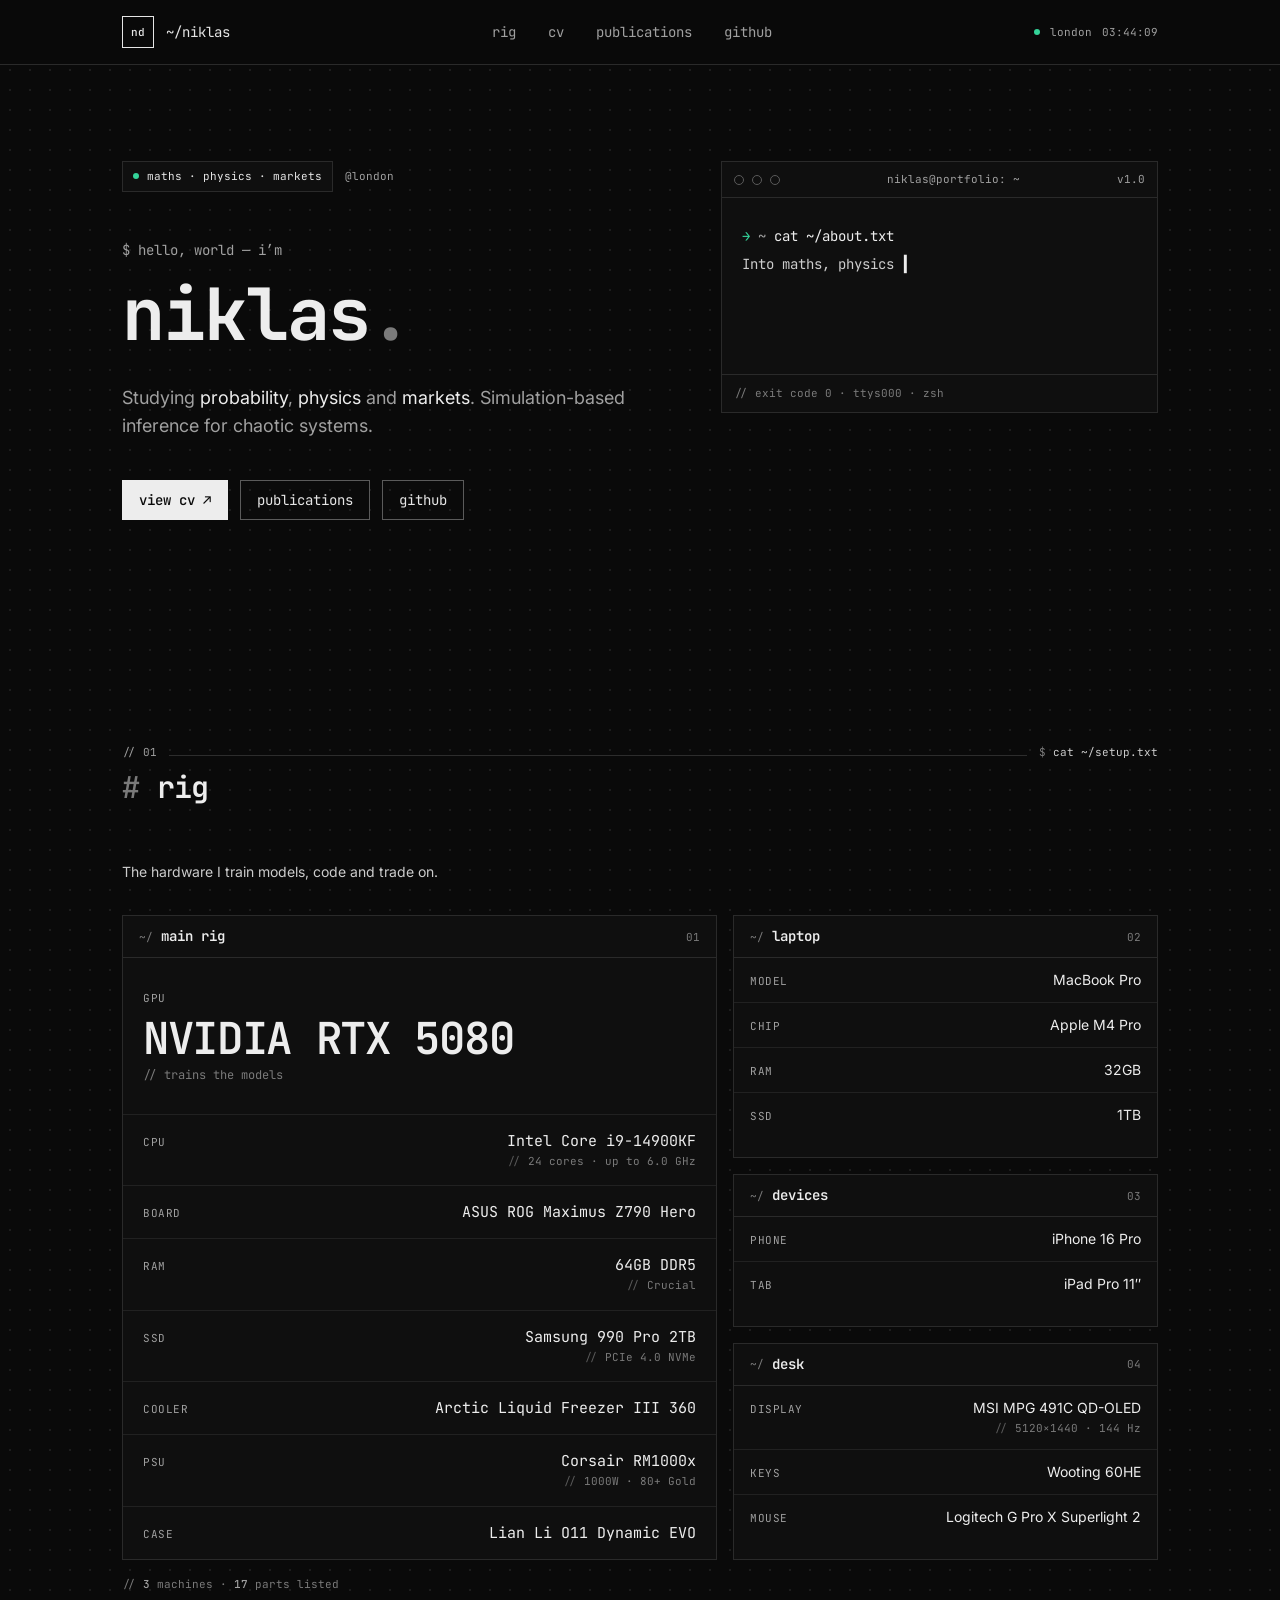
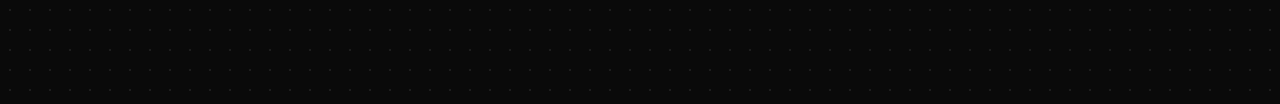
==== index.html @ 7f85ecb7 "feat: expand main rig specs and add desk card" ====
<!doctype html>
<html lang="en">
<head>
<meta charset="utf-8">
<meta name="viewport" content="width=device-width, initial-scale=1">
<title>niklas — maths, physics and markets</title>
<meta name="description" content="Niklas Degliam — maths, physics and markets. London.">
<link rel="icon" href="favicon.svg" type="image/svg+xml">
<link rel="apple-touch-icon" href="apple-touch-icon.png">
<meta property="og:type" content="website">
<meta property="og:url" content="https://niklasdgl.github.io/">
<meta property="og:title" content="Niklas Degliam">
<meta property="og:description" content="Maths, physics and markets. London.">
<meta property="og:image" content="https://niklasdgl.github.io/og.png">
<meta property="og:image:width" content="1200">
<meta property="og:image:height" content="630">
<meta name="twitter:card" content="summary_large_image">
<link rel="preconnect" href="https://fonts.googleapis.com">
<link rel="preconnect" href="https://fonts.gstatic.com" crossorigin>
<link href="https://fonts.googleapis.com/css2?family=Inter:wght@400;500&family=JetBrains+Mono:wght@400;500;700&display=swap" rel="stylesheet">
<meta name="theme-color" content="#0a0a0a">
<meta name="color-scheme" content="dark">
<style>
  :root {
    --bg: #0a0a0a; --panel: #0f0f0f; --ink: #e5e5e5; --ink-hi: #ededed; --muted: #a0a0a0; --dim: #7a7a7a;
    --line: #2a2a2a; --line-hi: #5a5a5a; --ok: #34d399;
    --mono: "JetBrains Mono", ui-monospace, SFMono-Regular, Menlo, monospace;
    --sans: Inter, system-ui, -apple-system, "Segoe UI", sans-serif;
  }
  * { box-sizing: border-box; margin: 0; }
  html { scroll-behavior: smooth; }
  body {
    background: var(--bg); color: var(--ink); font-family: var(--sans); font-size: 1rem; line-height: 1.5;
    -webkit-font-smoothing: antialiased; min-height: 100vh; overflow-x: hidden;
    background-image: radial-gradient(rgba(255,255,255,.08) 1px, transparent 1px); background-size: 20px 20px;
  }
  ::selection { background: var(--ink); color: var(--bg); }
  a { color: inherit; text-decoration: none; }
  :focus-visible { outline: 1px solid var(--ink); outline-offset: 2px; }
  .mono { font-family: var(--mono); }
  .wrap { max-width: 1100px; margin: 0 auto; padding: 0 1rem; }
  @media (min-width: 640px) { .wrap { padding: 0 2rem; } }

  /* header: logo left, nav centre, status right */
  header { position: sticky; top: 0; z-index: 50; background: rgba(10,10,10,.85); backdrop-filter: blur(8px); border-bottom: 1px solid var(--line); }
  header > .wrap:first-child { display: flex; align-items: center; justify-content: space-between; height: 64px; font-family: var(--mono); font-size: .875rem; }
  .logo { display: flex; align-items: center; gap: .75rem; }
  .logo b { display: grid; place-items: center; width: 2rem; height: 2rem; border: 1px solid var(--ink); font-size: .6875rem; font-weight: 500; }
  nav { display: none; gap: 2rem; color: var(--muted); }
  nav a { transition: color .15s; } nav a:hover { color: #fff; }
  @media (min-width: 768px) { nav { display: flex; } }
  .subnav { display: flex; gap: 1.5rem; padding: .75rem 0; border-bottom: 1px solid var(--line); font-family: var(--mono); font-size: .875rem; color: var(--muted); }
  .subnav a:hover { color: #fff; }
  @media (min-width: 768px) { .subnav { display: none; } }
  .status { display: flex; align-items: center; gap: .625rem; font-size: .6875rem; color: var(--muted); }
  .dot { width: .375rem; height: .375rem; border-radius: 50%; background: var(--ok); animation: pulse 2.4s ease-in-out infinite; }
  @keyframes pulse { 0%,100% { opacity: 1; transform: scale(1); } 50% { opacity: .55; transform: scale(.85); } }

  /* hero */
  .hero { padding: 4rem 0 5rem; }
  @media (min-width: 640px) { .hero { padding: 6rem 0 7rem; } }
  .hero .wrap { display: grid; gap: 3rem; align-items: start; }
  @media (min-width: 1024px) { .hero .wrap { grid-template-columns: 1.1fr .9fr; gap: 4rem; } }
  .tags { display: flex; flex-wrap: wrap; align-items: center; gap: .75rem; margin-bottom: 3rem; font-family: var(--mono); font-size: .6875rem; color: var(--muted); }
  .badge { display: inline-flex; align-items: center; gap: .5rem; padding: .375rem .625rem; border: 1px solid var(--line); background: var(--panel); color: var(--ink); }
  .prompt { font-family: var(--mono); font-size: .875rem; color: var(--muted); margin-bottom: 1rem; }
  h1 { font-family: var(--mono); font-weight: 700; font-size: 3rem; line-height: 1.05; letter-spacing: -0.025em; color: var(--ink-hi); }
  h1 i { font-style: normal; color: var(--dim); }
  @media (min-width: 640px) { h1 { font-size: 3.75rem; } }
  @media (min-width: 768px) { h1 { font-size: 4.5rem; } }
  .lead { margin-top: 2rem; max-width: 32rem; font-size: 1.125rem; line-height: 1.75rem; color: var(--muted); }
  .lead b { font-weight: 400; color: var(--ink-hi); }
  .actions { display: flex; flex-wrap: wrap; gap: .75rem; margin-top: 2.5rem; font-family: var(--mono); font-size: .875rem; }
  .btn { display: inline-flex; align-items: center; gap: .5rem; height: 2.5rem; padding: 0 1rem; border: 1px solid var(--line-hi); transition: background .15s, border-color .15s, color .15s; }
  .btn:hover { border-color: var(--muted); background: #141414; color: #fff; }
  .btn.solid { background: var(--ink-hi); color: var(--bg); border-color: var(--ink-hi); font-weight: 500; }
  .btn.solid:hover { background: #fff; color: var(--bg); }

  .bar { display: flex; align-items: center; justify-content: space-between; height: 2.25rem; padding: 0 .75rem; border-bottom: 1px solid var(--line); font-family: var(--mono); font-size: .6875rem; color: var(--muted); }
  .lights { display: flex; gap: .5rem; width: 3.5rem; } .lights i { width: .625rem; height: .625rem; border-radius: 50%; border: 1px solid var(--line-hi); }
  .foot { display: flex; align-items: center; justify-content: space-between; gap: 1rem; padding: .625rem .75rem; border-top: 1px solid var(--line); font-family: var(--mono); font-size: .6875rem; color: var(--dim); }
  /* rig section (copied from the reference) */
  .section { padding: 5rem 0; scroll-margin-top: 6rem; }
  @media (min-width: 640px) { .section { padding: 7rem 0; } }
  .section .wrap { padding: 0 1.25rem; } @media (min-width: 640px) { .section .wrap { padding: 0 2rem; } }
  .sec-head { display: flex; flex-direction: column; gap: .5rem; margin-bottom: 2.5rem; }
  @media (min-width: 640px) { .sec-head { margin-bottom: 3.5rem; } }
  .sec-top { display: flex; align-items: baseline; gap: .75rem; font-family: var(--mono); font-size: .6875rem; color: var(--muted); }
  .sec-top .rule { flex: 1; height: 1px; background: rgba(61,61,61,.7); }
  .sec-top .cmd { color: #ccc; } .sec-top .cmd b { font-weight: 400; color: var(--dim); }
  h2 { font-family: var(--mono); font-size: 1.5rem; line-height: 2rem; font-weight: 600; letter-spacing: -0.025em; color: var(--ink-hi); }
  h2 span { color: var(--dim); font-weight: 600; }
  @media (min-width: 640px) { h2 { font-size: 1.875rem; line-height: 2.25rem; } }
  .intro { max-width: 42rem; margin-bottom: 2rem; font-size: .875rem; line-height: 1.625; color: #ccc; }
  .rig-grid { display: grid; gap: 1rem; }
  @media (min-width: 900px) {
    .rig-grid { grid-template-columns: 7fr 5fr; grid-template-areas: "main side1" "main side2" "main side3"; }
    .frame.main { grid-area: main; } .frame.s1 { grid-area: side1; } .frame.s2 { grid-area: side2; } .frame.s3 { grid-area: side3; }
  }
  .frame { position: relative; }
  .frame::before { content: ""; position: absolute; left: 0; top: 0; bottom: 0; width: 2px; background: var(--ok); transform: scaleY(0); transform-origin: top; transition: transform .3s cubic-bezier(.16,1,.3,1); }
  .frame:hover::before { transform: scaleY(1); }
  .frame.main { display: flex; flex-direction: column; }
  .frame.main dl.specs { flex: 1; display: flex; flex-direction: column; }
  .frame.main dl.specs > div { padding: 1rem 1.25rem; }
  .frame.main dl.specs > div.hero-spec { flex: 1; display: flex; flex-direction: column; justify-content: center; padding: 2rem 1.25rem; }
  .hero-spec .row { flex-direction: column; align-items: flex-start; gap: .5rem; }
  .frame.main .hero-spec .row dd { text-align: left; font-family: var(--mono); font-size: clamp(1.75rem, 1.1rem + 2.6vw, 2.75rem); line-height: 1.05; font-weight: 600; letter-spacing: -0.03em; }
  .frame.main .hero-spec .row dd small { display: block; margin-top: .5rem; font-size: .75rem; font-weight: 400; letter-spacing: 0; color: var(--dim); }
  .frame.main .row dd { font-family: var(--mono); font-size: .9375rem; }
  .frame-head .idx { color: var(--dim); font-size: .6875rem; }
  dl.specs > div { transition: background-color .15s ease; } dl.specs > div:hover { background: rgba(255,255,255,.025); }
  .rig-total { margin-top: 1rem; font-family: var(--mono); font-size: .6875rem; color: var(--dim); }
  .rig-total b { font-weight: 500; color: var(--muted); }
  .frame { border: 1px solid var(--line); background: var(--panel); overflow: hidden; transition: border-color .2s ease, background-color .2s ease, transform .2s ease; }
  .frame:hover { border-color: var(--line-hi); background: #141414; }
  .frame-head { display: flex; align-items: center; justify-content: space-between; padding: .625rem 1rem; border-bottom: 1px solid var(--line); font-family: var(--mono); }
  .frame-head .t { display: flex; align-items: center; gap: .5rem; }
  .frame-head .p { font-size: .6875rem; color: var(--dim); }
  .frame-head h3 { font-size: .875rem; font-weight: 600; color: var(--ink-hi); }
  .frame-head .n { font-size: .6875rem; color: var(--muted); }
  dl.specs > div { padding: .75rem 1rem; border-top: 1px solid rgba(42,42,42,.7); }
  dl.specs > div:first-child { border-top: 0; }
  .row { display: flex; align-items: baseline; justify-content: space-between; gap: .75rem; }
  dt { flex-shrink: 0; font-family: var(--mono); font-size: .6875rem; text-transform: uppercase; letter-spacing: .05em; color: var(--muted); }
  dd { margin: 0; text-align: right; font-size: .875rem; line-height: 1.25rem; color: var(--ink-hi); }
  .note { margin-top: .125rem; text-align: right; font-family: var(--mono); font-size: .6875rem; color: var(--dim); }
  .note i { font-style: normal; color: #5a5a5a; }
  /* terminal card with typed text */
  .term { max-width: 36rem; border: 1px solid var(--line); background: var(--panel); font-family: var(--mono); }
  .term .bar { justify-content: space-between; }
  .term-body { padding: 1.5rem 1.25rem; min-height: 11rem; font-size: .875rem; line-height: 1.75rem; color: #ccc; }
  .term-body .cmd { color: var(--ink-hi); } .term-body .arrow { color: var(--ok); margin-right: .5rem; } .term-body .tilde { color: var(--muted); margin-right: .5rem; }
  .term-body p { margin: 0; min-height: 1.75rem; }
  .caret::after { content: "\258D"; margin-left: 2px; color: var(--ink-hi); animation: blink 1.05s steps(2, jump-none) infinite; }
  @keyframes blink { 0%,50% { opacity: 1; } 50.01%,100% { opacity: 0; } }
  .term .foot { border-top: 1px solid var(--line); }
  @media (prefers-reduced-motion: reduce) { .caret::after, .dot { animation: none; } }
</style>
</head>
<body>

<header>
  <div class="wrap">
    <a class="logo" href="./"><b>nd</b><span>~/niklas</span></a>
    <nav aria-label="Main navigation">
      <a href="#rig">rig</a>
      <a href="cv.html">cv</a>
      <a href="publications.html">publications</a>
      <a href="https://github.com/niklasdgl">github</a>
    </nav>
    <div class="status"><span class="dot"></span><span>london</span><span id="clock" aria-hidden="true"></span></div>
  </div>
  <div class="wrap"><nav class="subnav" aria-label="Mobile navigation">
    <a href="#rig">rig</a>
    <a href="cv.html">cv</a>
    <a href="publications.html">publications</a>
    <a href="https://github.com/niklasdgl">github</a>
  </nav></div>
</header>

<main class="hero">
  <div class="wrap">
    <section aria-labelledby="name">
      <div class="tags"><span class="badge"><span class="dot"></span>maths · physics · markets</span><span>@london</span></div>
      <p class="prompt">$ hello, world &mdash; i&rsquo;m</p>
      <h1 id="name">niklas<i>.</i></h1>
      <p class="lead">Studying <b>probability</b>, <b>physics</b> and <b>markets</b>. Simulation-based inference for chaotic systems.</p>
      <div class="actions">
        <a class="btn solid" href="cv.html">view cv &#8599;</a>
        <a class="btn" href="publications.html">publications</a>
        <a class="btn" href="https://github.com/niklasdgl">github</a>
      </div>
    </section>

    <section aria-label="About">
      <div class="term" aria-label="About">
        <div class="bar"><span class="lights"><i></i><i></i><i></i></span><span>niklas@portfolio: ~</span><span>v1.0</span></div>
        <div class="term-body" id="term" aria-live="off">
          <p class="cmd"><span class="arrow">&rarr;</span><span class="tilde">~</span>cat ~/about.txt</p>
          <p id="t1"></p>
          <p id="t2"></p>
        </div>
        <div class="foot"><span>// exit code 0 &middot; ttys000 &middot; zsh</span></div>
      </div>
    </section>
  </div>
</main>

<section id="rig" class="section" aria-labelledby="rig-heading">
  <div class="wrap">
    <div class="sec-head">
      <div class="sec-top"><span aria-hidden="true">// 01</span><span class="rule" aria-hidden="true"></span><span class="cmd" aria-hidden="true"><b>$</b> cat ~/setup.txt</span></div>
      <h2 id="rig-heading"><span aria-hidden="true">#</span> rig</h2>
    </div>
    <p class="intro">The hardware I train models, code and trade on.</p>
    <div class="rig-grid">
      <div class="frame main">
        <div class="frame-head"><div class="t"><span class="p">~/</span><h3>main rig</h3></div><span class="idx">01</span></div>
        <dl class="specs">
          <div class="hero-spec"><div class="row"><dt>GPU</dt><dd>NVIDIA RTX 5080<small>// trains the models</small></dd></div></div>
          <div><div class="row"><dt>CPU</dt><dd>Intel Core i9-14900KF</dd></div><p class="note"><i>// </i>24 cores · up to 6.0 GHz</p></div>
          <div><div class="row"><dt>BOARD</dt><dd>ASUS ROG Maximus Z790 Hero</dd></div></div>
          <div><div class="row"><dt>RAM</dt><dd>64GB DDR5</dd></div><p class="note"><i>// </i>Crucial</p></div>
          <div><div class="row"><dt>SSD</dt><dd>Samsung 990 Pro 2TB</dd></div><p class="note"><i>// </i>PCIe 4.0 NVMe</p></div>
          <div><div class="row"><dt>COOLER</dt><dd>Arctic Liquid Freezer III 360</dd></div></div>
          <div><div class="row"><dt>PSU</dt><dd>Corsair RM1000x</dd></div><p class="note"><i>// </i>1000W · 80+ Gold</p></div>
          <div><div class="row"><dt>CASE</dt><dd>Lian Li O11 Dynamic EVO</dd></div></div>
        </dl>
      </div>
      <div class="frame s1">
        <div class="frame-head"><div class="t"><span class="p">~/</span><h3>laptop</h3></div><span class="idx">02</span></div>
        <dl class="specs">
          <div><div class="row"><dt>MODEL</dt><dd>MacBook Pro</dd></div></div>
          <div><div class="row"><dt>CHIP</dt><dd>Apple M4 Pro</dd></div></div>
          <div><div class="row"><dt>RAM</dt><dd>32GB</dd></div></div>
          <div><div class="row"><dt>SSD</dt><dd>1TB</dd></div></div>
        </dl>
      </div>
      <div class="frame s2">
        <div class="frame-head"><div class="t"><span class="p">~/</span><h3>devices</h3></div><span class="idx">03</span></div>
        <dl class="specs">
          <div><div class="row"><dt>PHONE</dt><dd>iPhone 16 Pro</dd></div></div>
          <div><div class="row"><dt>TAB</dt><dd>iPad Pro 11″</dd></div></div>
        </dl>
      </div>
      <div class="frame s3">
        <div class="frame-head"><div class="t"><span class="p">~/</span><h3>desk</h3></div><span class="idx">04</span></div>
        <dl class="specs">
          <div><div class="row"><dt>DISPLAY</dt><dd>MSI MPG 491C QD-OLED</dd></div><p class="note"><i>// </i>5120×1440 · 144 Hz</p></div>
          <div><div class="row"><dt>KEYS</dt><dd>Wooting 60HE</dd></div></div>
          <div><div class="row"><dt>MOUSE</dt><dd>Logitech G Pro X Superlight 2</dd></div></div>
        </dl>
      </div>
    </div>
    <p class="rig-total">// <b>3</b> machines · <b>17</b> parts listed</p>
  </div>
</section>

<script>
(() => {
  /* typed about.txt */
  const LINES = ["Into maths, physics and markets.", "Simulation-based inference for chaotic systems."];
  const t1 = document.getElementById("t1"), t2 = document.getElementById("t2");
  if (matchMedia("(prefers-reduced-motion: reduce)").matches) {
    t1.textContent = LINES[0]; t2.textContent = LINES[1];
  } else {
    const els = [t1, t2];
    let li = 0, ci = 0;
    const type = () => {
      els.forEach(e => e.classList.remove("caret"));
      els[li].classList.add("caret");
      els[li].textContent = LINES[li].slice(0, ++ci);
      if (ci < LINES[li].length) return setTimeout(type, 38);
      if (li < LINES.length - 1) { li++; ci = 0; return setTimeout(type, 450); }
    };
    setTimeout(type, 600);
  }

  /* live clock in the header */
  const clock = document.getElementById("clock");
  const tick = () => { clock.textContent = new Date().toLocaleTimeString("en-GB", { timeZone: "Europe/London" }); };
  tick(); setInterval(tick, 1000);
})();
</script>
</body>
</html>
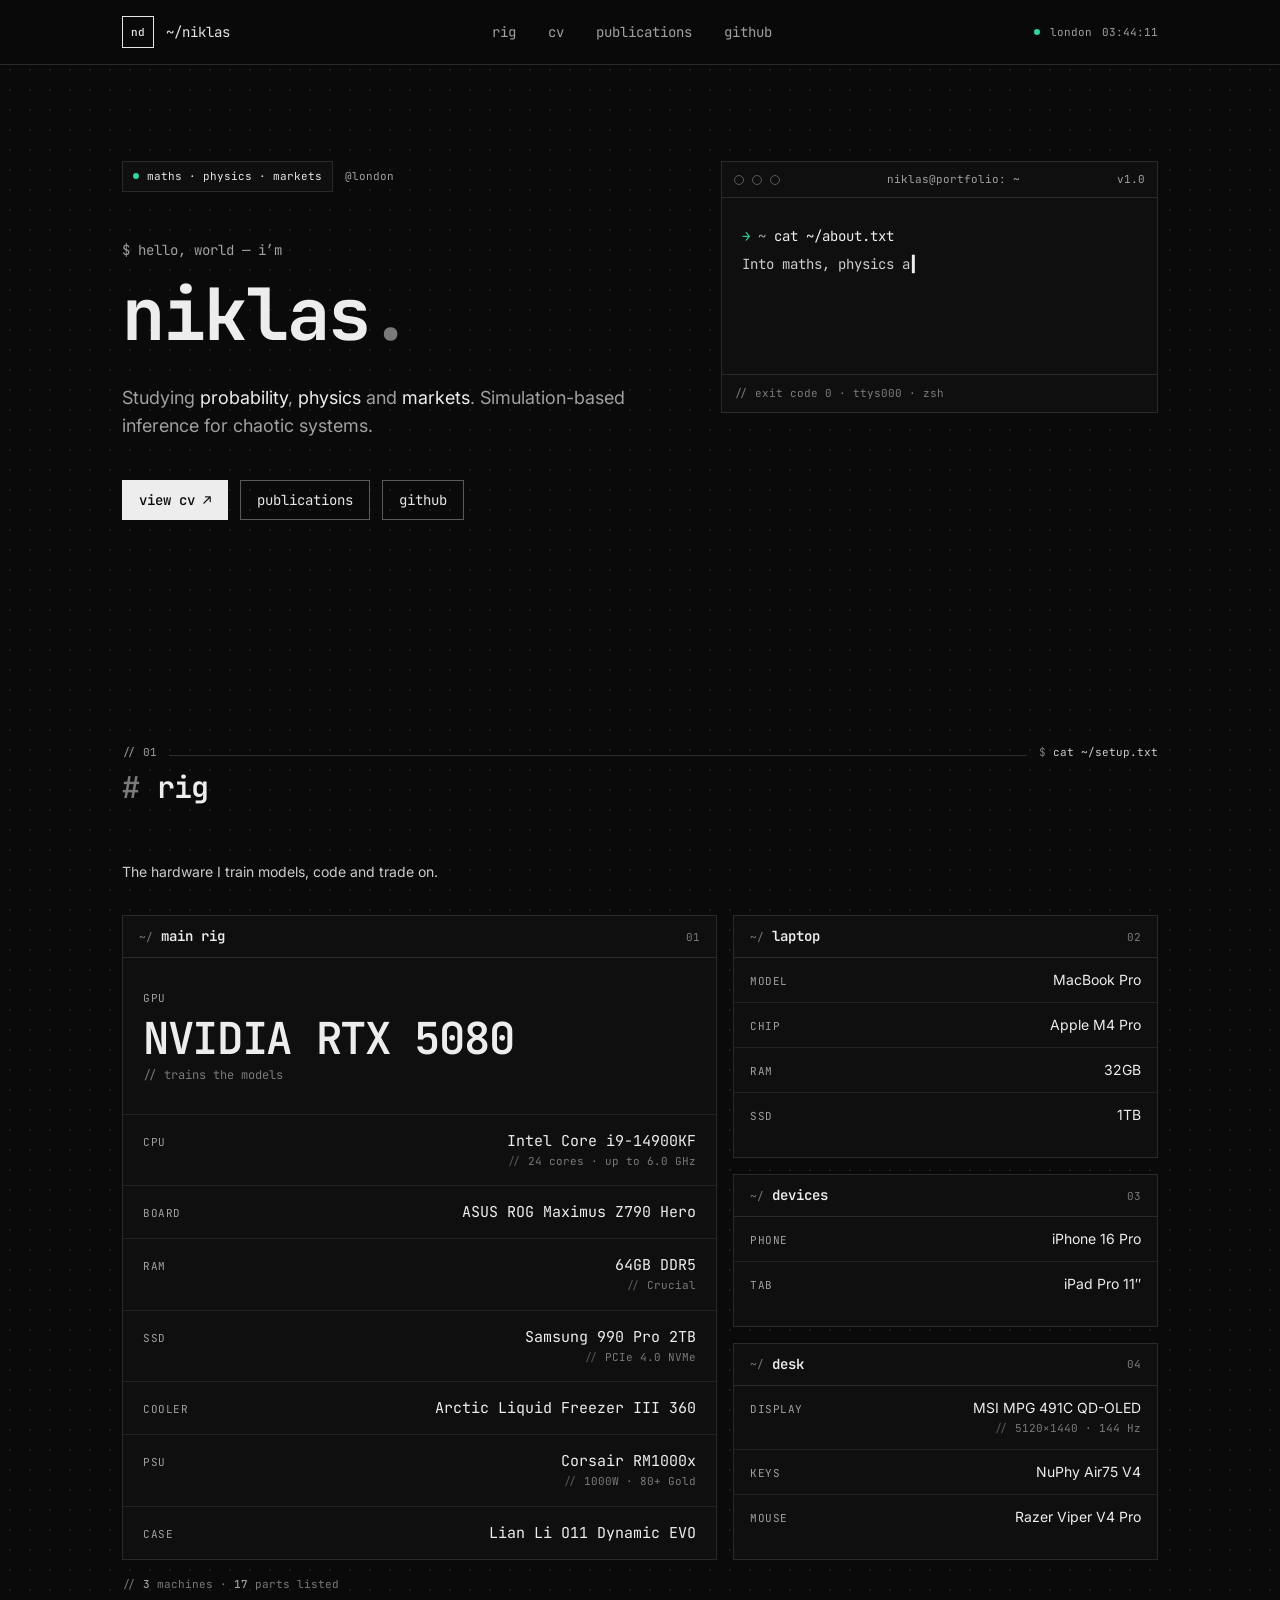
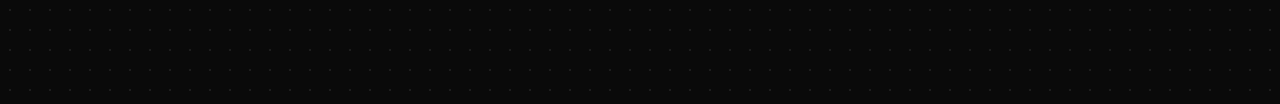
==== commit 7726f5b1: "fix: correct keyboard and mouse in desk card" ====
--- a/index.html
+++ b/index.html
@@ -228,8 +228,8 @@
         <div class="frame-head"><div class="t"><span class="p">~/</span><h3>desk</h3></div><span class="idx">04</span></div>
         <dl class="specs">
           <div><div class="row"><dt>DISPLAY</dt><dd>MSI MPG 491C QD-OLED</dd></div><p class="note"><i>// </i>5120×1440 · 144 Hz</p></div>
-          <div><div class="row"><dt>KEYS</dt><dd>Wooting 60HE</dd></div></div>
-          <div><div class="row"><dt>MOUSE</dt><dd>Logitech G Pro X Superlight 2</dd></div></div>
+          <div><div class="row"><dt>KEYS</dt><dd>NuPhy Air75 V4</dd></div></div>
+          <div><div class="row"><dt>MOUSE</dt><dd>Razer Viper V4 Pro</dd></div></div>
         </dl>
       </div>
     </div>
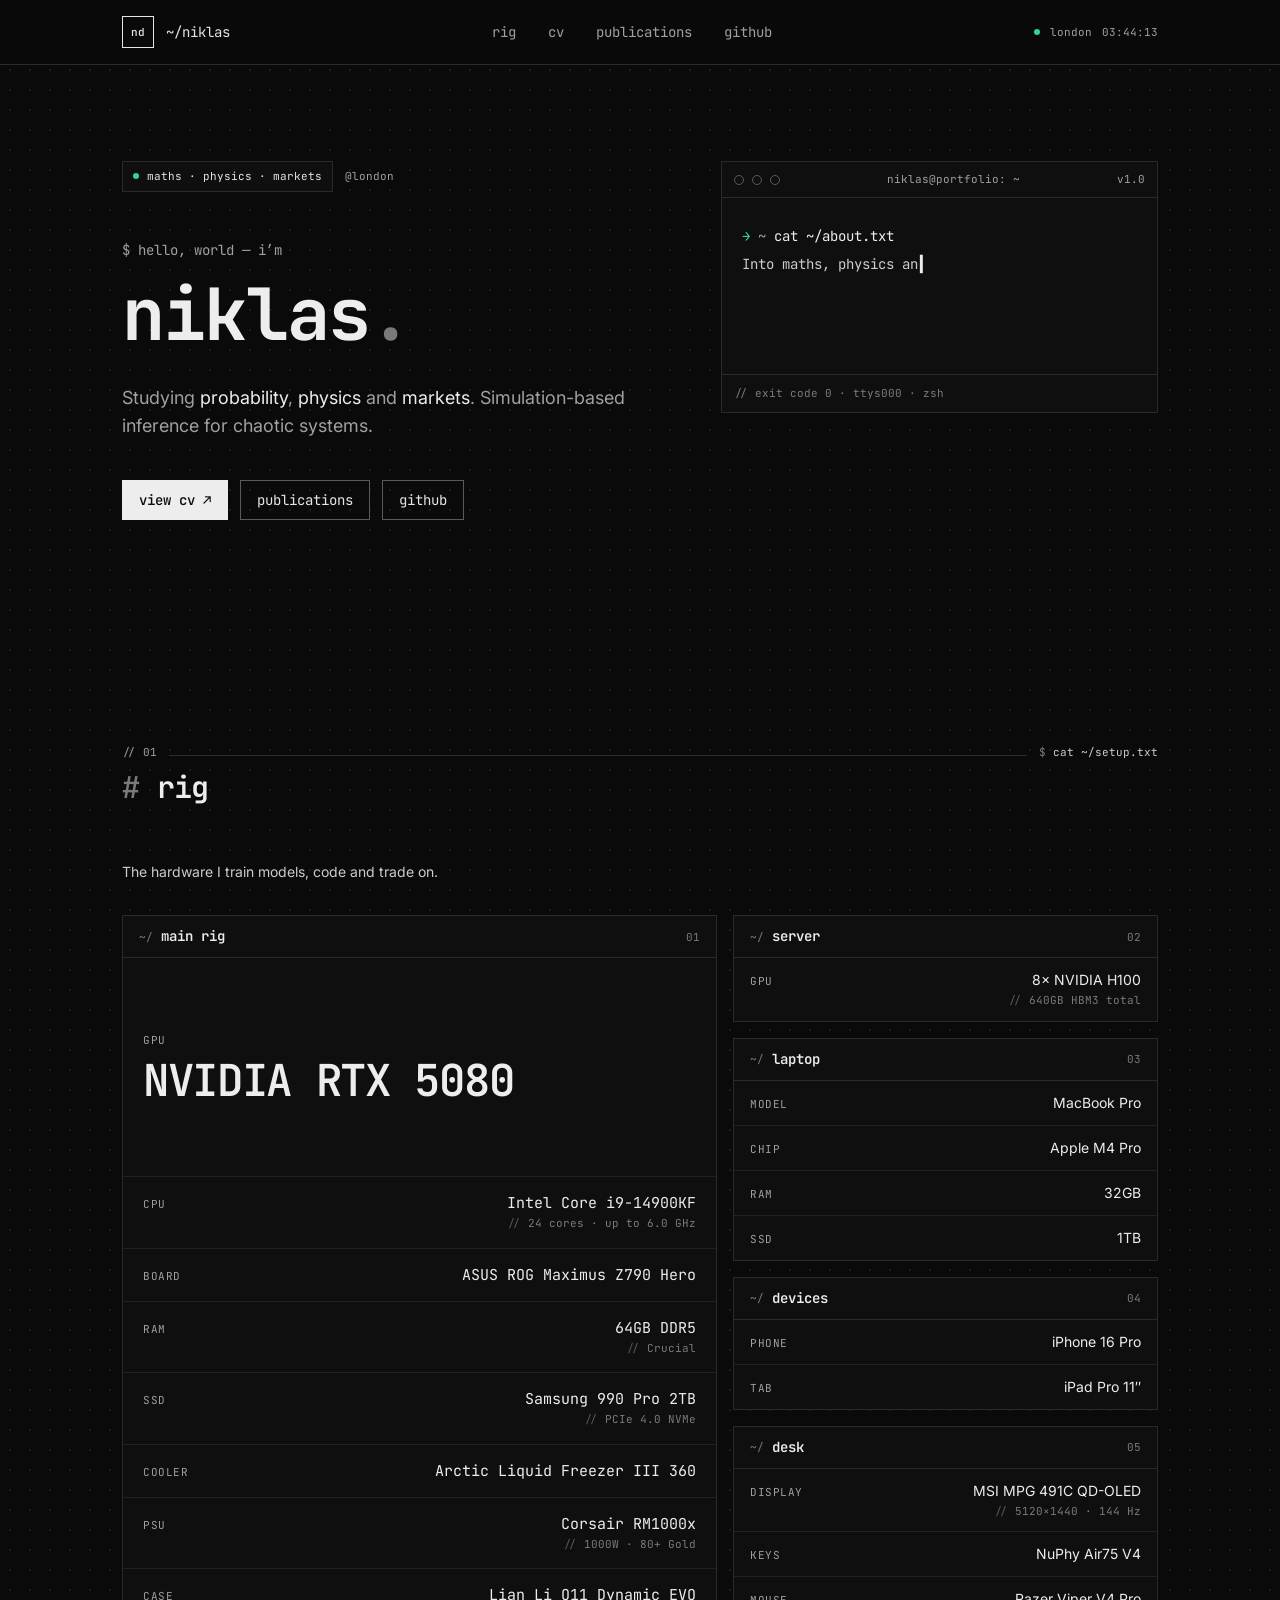
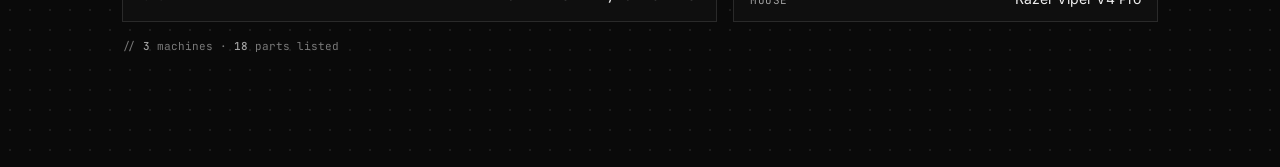
==== commit 1a7d2bae: "feat: add 8x H100 server card, drop GPU caption" ====
--- a/index.html
+++ b/index.html
@@ -94,8 +94,8 @@
   .intro { max-width: 42rem; margin-bottom: 2rem; font-size: .875rem; line-height: 1.625; color: #ccc; }
   .rig-grid { display: grid; gap: 1rem; }
   @media (min-width: 900px) {
-    .rig-grid { grid-template-columns: 7fr 5fr; grid-template-areas: "main side1" "main side2" "main side3"; }
-    .frame.main { grid-area: main; } .frame.s1 { grid-area: side1; } .frame.s2 { grid-area: side2; } .frame.s3 { grid-area: side3; }
+    .rig-grid { grid-template-columns: 7fr 5fr; grid-template-areas: "main side0" "main side1" "main side2" "main side3"; }
+    .frame.main { grid-area: main; } .frame.s0 { grid-area: side0; } .frame.s1 { grid-area: side1; } .frame.s2 { grid-area: side2; } .frame.s3 { grid-area: side3; }
   }
   .frame { position: relative; }
   .frame::before { content: ""; position: absolute; left: 0; top: 0; bottom: 0; width: 2px; background: var(--ok); transform: scaleY(0); transform-origin: top; transition: transform .3s cubic-bezier(.16,1,.3,1); }
@@ -198,7 +198,7 @@
       <div class="frame main">
         <div class="frame-head"><div class="t"><span class="p">~/</span><h3>main rig</h3></div><span class="idx">01</span></div>
         <dl class="specs">
-          <div class="hero-spec"><div class="row"><dt>GPU</dt><dd>NVIDIA RTX 5080<small>// trains the models</small></dd></div></div>
+          <div class="hero-spec"><div class="row"><dt>GPU</dt><dd>NVIDIA RTX 5080</dd></div></div>
           <div><div class="row"><dt>CPU</dt><dd>Intel Core i9-14900KF</dd></div><p class="note"><i>// </i>24 cores · up to 6.0 GHz</p></div>
           <div><div class="row"><dt>BOARD</dt><dd>ASUS ROG Maximus Z790 Hero</dd></div></div>
           <div><div class="row"><dt>RAM</dt><dd>64GB DDR5</dd></div><p class="note"><i>// </i>Crucial</p></div>
@@ -208,8 +208,14 @@
           <div><div class="row"><dt>CASE</dt><dd>Lian Li O11 Dynamic EVO</dd></div></div>
         </dl>
       </div>
+      <div class="frame s0">
+        <div class="frame-head"><div class="t"><span class="p">~/</span><h3>server</h3></div><span class="idx">02</span></div>
+        <dl class="specs">
+          <div><div class="row"><dt>GPU</dt><dd>8× NVIDIA H100</dd></div><p class="note"><i>// </i>640GB HBM3 total</p></div>
+        </dl>
+      </div>
       <div class="frame s1">
-        <div class="frame-head"><div class="t"><span class="p">~/</span><h3>laptop</h3></div><span class="idx">02</span></div>
+        <div class="frame-head"><div class="t"><span class="p">~/</span><h3>laptop</h3></div><span class="idx">03</span></div>
         <dl class="specs">
           <div><div class="row"><dt>MODEL</dt><dd>MacBook Pro</dd></div></div>
           <div><div class="row"><dt>CHIP</dt><dd>Apple M4 Pro</dd></div></div>
@@ -218,14 +224,14 @@
         </dl>
       </div>
       <div class="frame s2">
-        <div class="frame-head"><div class="t"><span class="p">~/</span><h3>devices</h3></div><span class="idx">03</span></div>
+        <div class="frame-head"><div class="t"><span class="p">~/</span><h3>devices</h3></div><span class="idx">04</span></div>
         <dl class="specs">
           <div><div class="row"><dt>PHONE</dt><dd>iPhone 16 Pro</dd></div></div>
           <div><div class="row"><dt>TAB</dt><dd>iPad Pro 11″</dd></div></div>
         </dl>
       </div>
       <div class="frame s3">
-        <div class="frame-head"><div class="t"><span class="p">~/</span><h3>desk</h3></div><span class="idx">04</span></div>
+        <div class="frame-head"><div class="t"><span class="p">~/</span><h3>desk</h3></div><span class="idx">05</span></div>
         <dl class="specs">
           <div><div class="row"><dt>DISPLAY</dt><dd>MSI MPG 491C QD-OLED</dd></div><p class="note"><i>// </i>5120×1440 · 144 Hz</p></div>
           <div><div class="row"><dt>KEYS</dt><dd>NuPhy Air75 V4</dd></div></div>
@@ -233,7 +239,7 @@
         </dl>
       </div>
     </div>
-    <p class="rig-total">// <b>3</b> machines · <b>17</b> parts listed</p>
+    <p class="rig-total">// <b>3</b> machines · <b>18</b> parts listed</p>
   </div>
 </section>
 
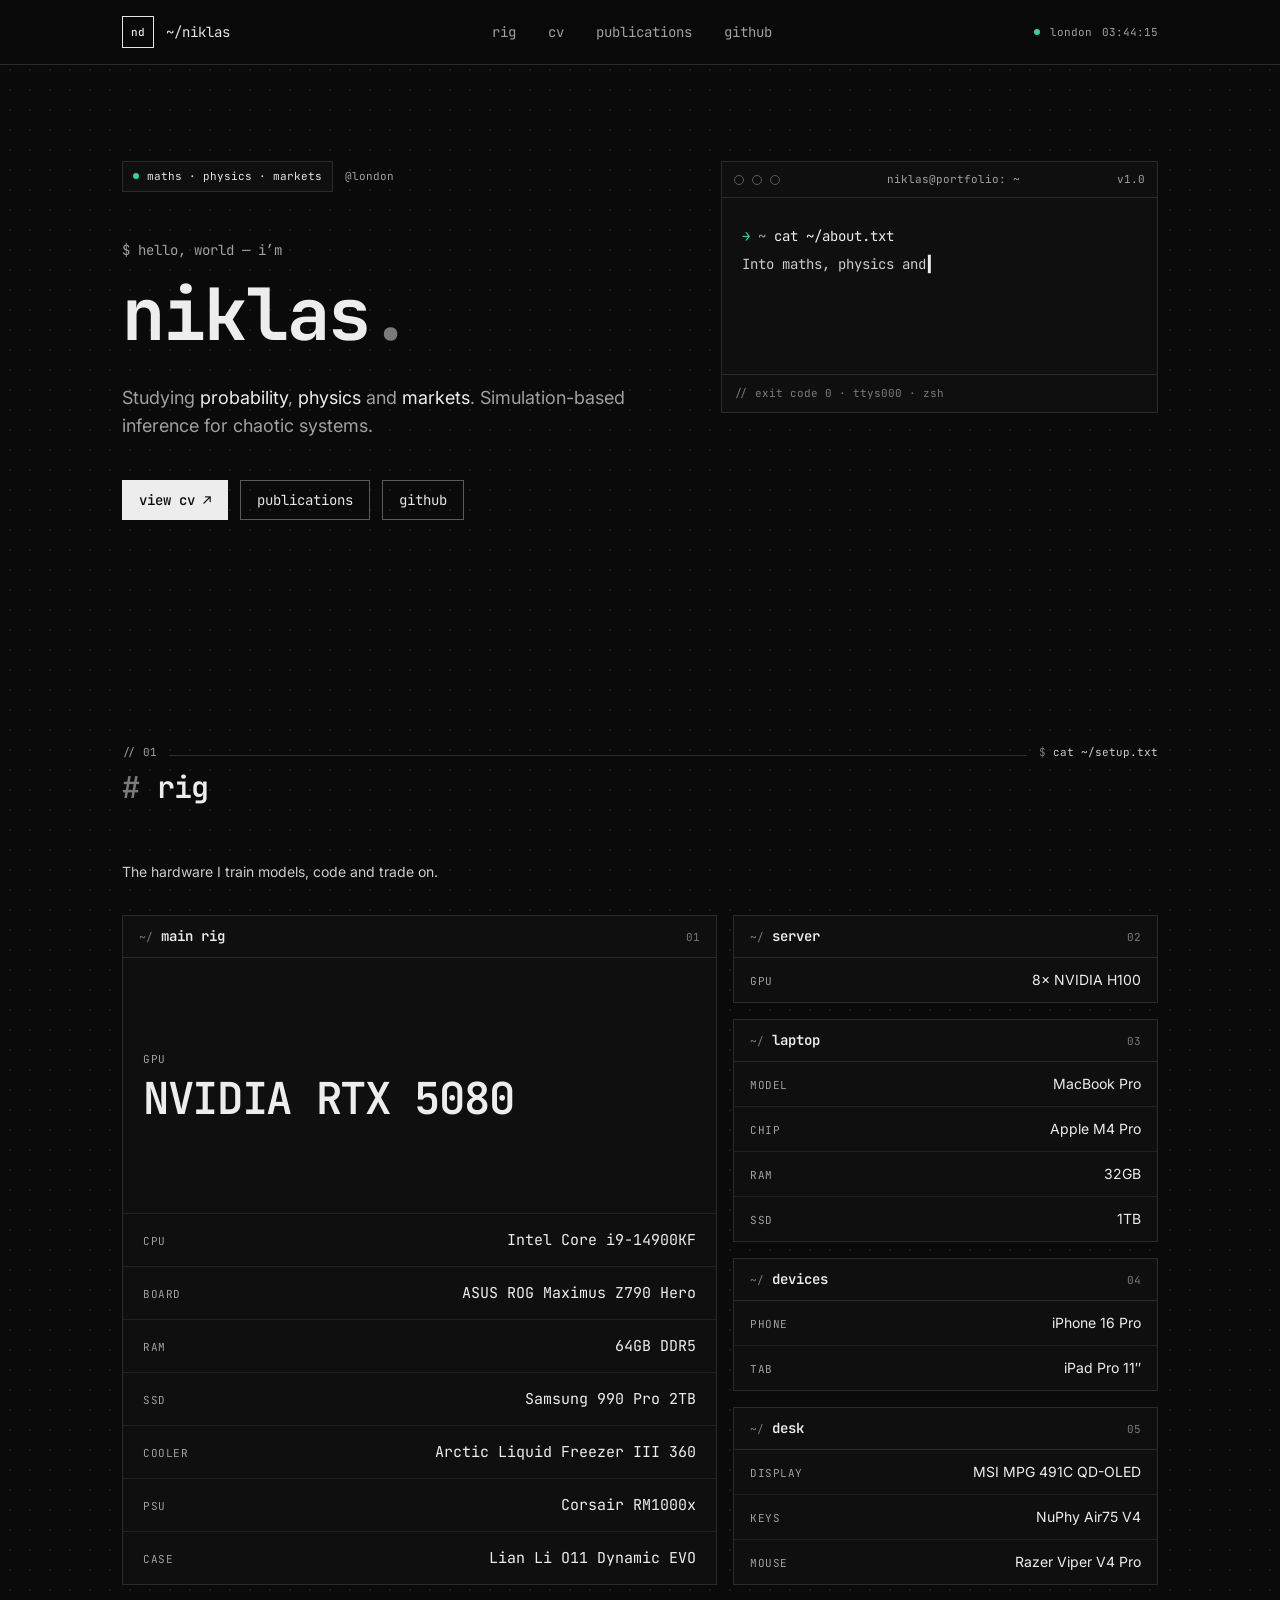
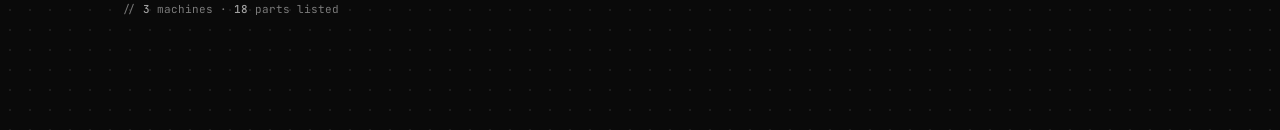
==== commit 6ee7bf6c: "style: remove // notes from rig specs" ====
--- a/index.html
+++ b/index.html
@@ -199,19 +199,19 @@
         <div class="frame-head"><div class="t"><span class="p">~/</span><h3>main rig</h3></div><span class="idx">01</span></div>
         <dl class="specs">
           <div class="hero-spec"><div class="row"><dt>GPU</dt><dd>NVIDIA RTX 5080</dd></div></div>
-          <div><div class="row"><dt>CPU</dt><dd>Intel Core i9-14900KF</dd></div><p class="note"><i>// </i>24 cores · up to 6.0 GHz</p></div>
+          <div><div class="row"><dt>CPU</dt><dd>Intel Core i9-14900KF</dd></div></div>
           <div><div class="row"><dt>BOARD</dt><dd>ASUS ROG Maximus Z790 Hero</dd></div></div>
-          <div><div class="row"><dt>RAM</dt><dd>64GB DDR5</dd></div><p class="note"><i>// </i>Crucial</p></div>
-          <div><div class="row"><dt>SSD</dt><dd>Samsung 990 Pro 2TB</dd></div><p class="note"><i>// </i>PCIe 4.0 NVMe</p></div>
+          <div><div class="row"><dt>RAM</dt><dd>64GB DDR5</dd></div></div>
+          <div><div class="row"><dt>SSD</dt><dd>Samsung 990 Pro 2TB</dd></div></div>
           <div><div class="row"><dt>COOLER</dt><dd>Arctic Liquid Freezer III 360</dd></div></div>
-          <div><div class="row"><dt>PSU</dt><dd>Corsair RM1000x</dd></div><p class="note"><i>// </i>1000W · 80+ Gold</p></div>
+          <div><div class="row"><dt>PSU</dt><dd>Corsair RM1000x</dd></div></div>
           <div><div class="row"><dt>CASE</dt><dd>Lian Li O11 Dynamic EVO</dd></div></div>
         </dl>
       </div>
       <div class="frame s0">
         <div class="frame-head"><div class="t"><span class="p">~/</span><h3>server</h3></div><span class="idx">02</span></div>
         <dl class="specs">
-          <div><div class="row"><dt>GPU</dt><dd>8× NVIDIA H100</dd></div><p class="note"><i>// </i>640GB HBM3 total</p></div>
+          <div><div class="row"><dt>GPU</dt><dd>8× NVIDIA H100</dd></div></div>
         </dl>
       </div>
       <div class="frame s1">
@@ -233,7 +233,7 @@
       <div class="frame s3">
         <div class="frame-head"><div class="t"><span class="p">~/</span><h3>desk</h3></div><span class="idx">05</span></div>
         <dl class="specs">
-          <div><div class="row"><dt>DISPLAY</dt><dd>MSI MPG 491C QD-OLED</dd></div><p class="note"><i>// </i>5120×1440 · 144 Hz</p></div>
+          <div><div class="row"><dt>DISPLAY</dt><dd>MSI MPG 491C QD-OLED</dd></div></div>
           <div><div class="row"><dt>KEYS</dt><dd>NuPhy Air75 V4</dd></div></div>
           <div><div class="row"><dt>MOUSE</dt><dd>Razer Viper V4 Pro</dd></div></div>
         </dl>
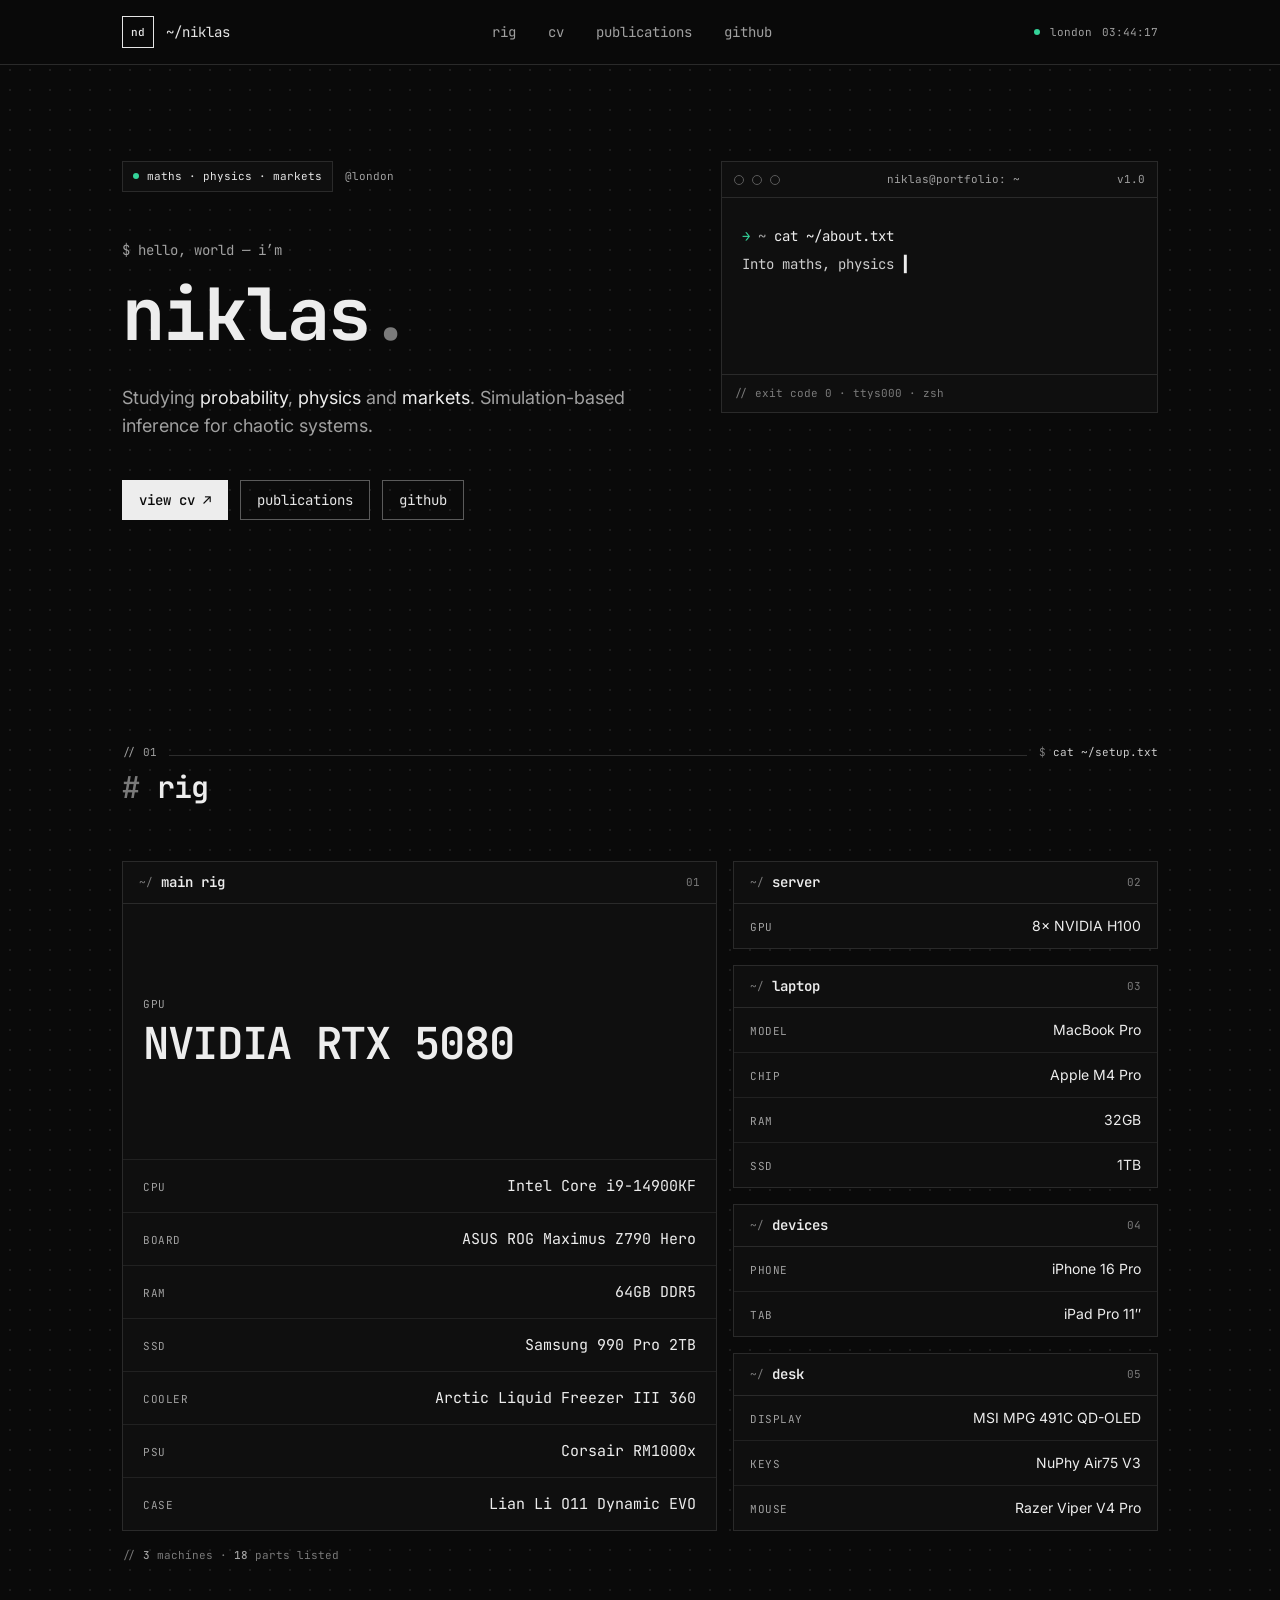
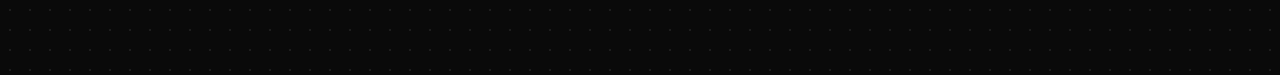
==== commit 7fc875d3: "fix: keyboard is Air75 V3, remove rig intro line" ====
--- a/index.html
+++ b/index.html
@@ -193,7 +193,6 @@
       <div class="sec-top"><span aria-hidden="true">// 01</span><span class="rule" aria-hidden="true"></span><span class="cmd" aria-hidden="true"><b>$</b> cat ~/setup.txt</span></div>
       <h2 id="rig-heading"><span aria-hidden="true">#</span> rig</h2>
     </div>
-    <p class="intro">The hardware I train models, code and trade on.</p>
     <div class="rig-grid">
       <div class="frame main">
         <div class="frame-head"><div class="t"><span class="p">~/</span><h3>main rig</h3></div><span class="idx">01</span></div>
@@ -234,7 +233,7 @@
         <div class="frame-head"><div class="t"><span class="p">~/</span><h3>desk</h3></div><span class="idx">05</span></div>
         <dl class="specs">
           <div><div class="row"><dt>DISPLAY</dt><dd>MSI MPG 491C QD-OLED</dd></div></div>
-          <div><div class="row"><dt>KEYS</dt><dd>NuPhy Air75 V4</dd></div></div>
+          <div><div class="row"><dt>KEYS</dt><dd>NuPhy Air75 V3</dd></div></div>
           <div><div class="row"><dt>MOUSE</dt><dd>Razer Viper V4 Pro</dd></div></div>
         </dl>
       </div>
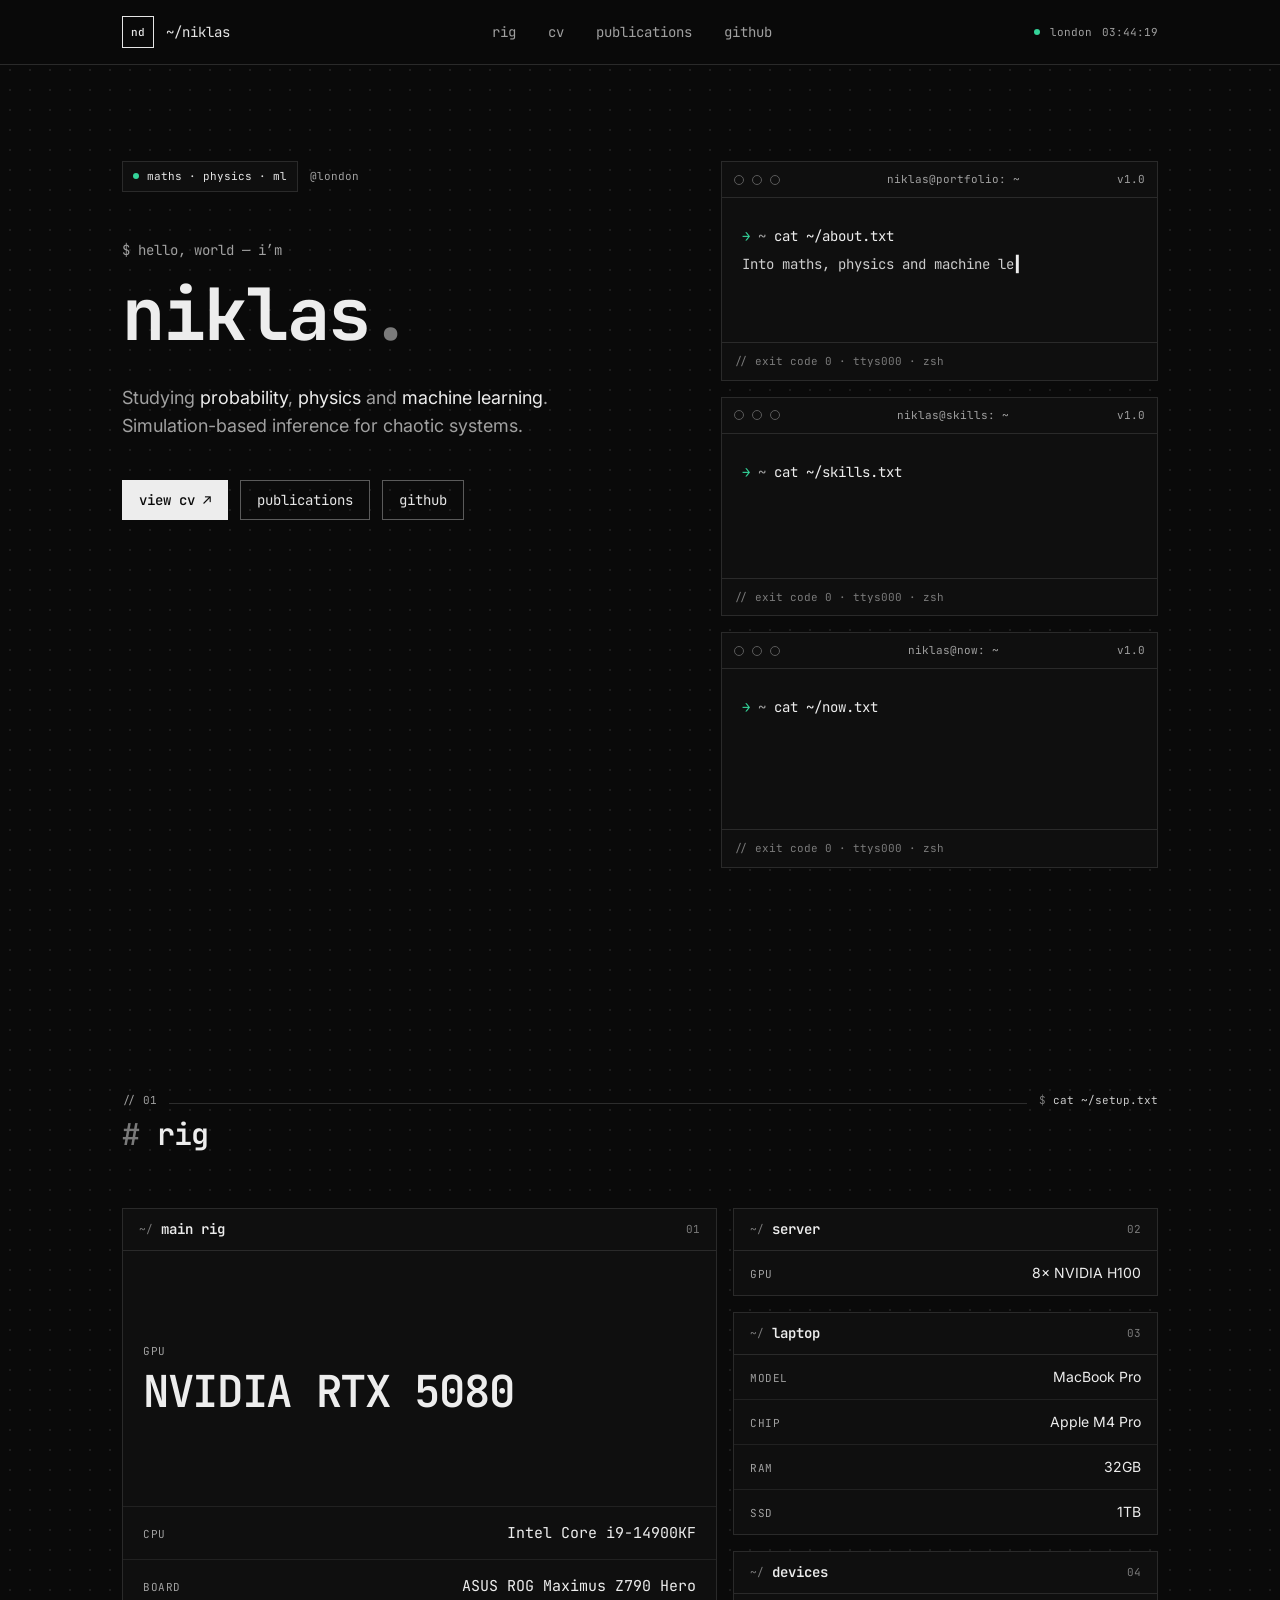
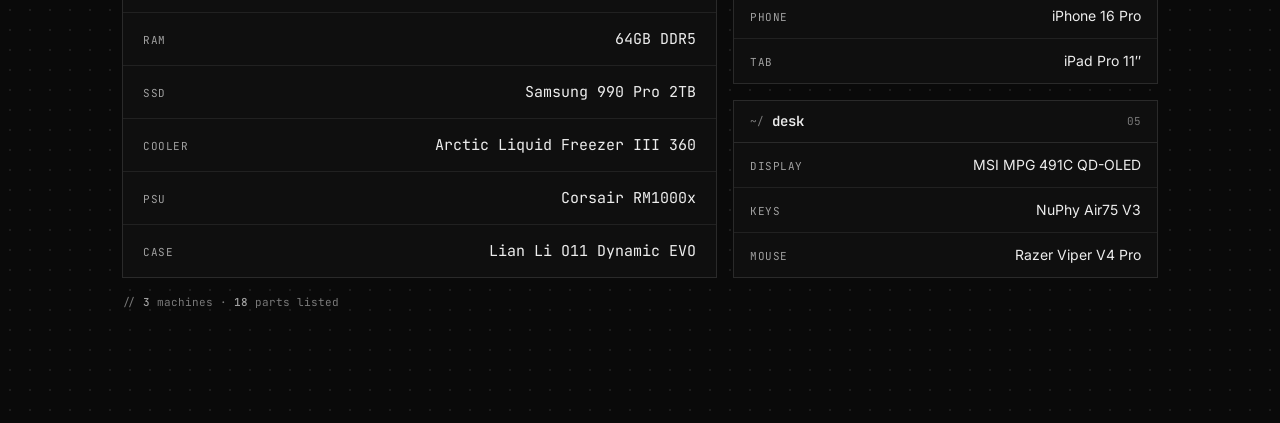
==== commit 09875f58: "feat: add skills and now terminals, replace markets with ml" ====
--- a/index.html
+++ b/index.html
@@ -3,14 +3,14 @@
 <head>
 <meta charset="utf-8">
 <meta name="viewport" content="width=device-width, initial-scale=1">
-<title>niklas — maths, physics and markets</title>
-<meta name="description" content="Niklas Degliam — maths, physics and markets. London.">
+<title>niklas — maths, physics and ml</title>
+<meta name="description" content="Niklas Degliam — maths, physics and ml. London.">
 <link rel="icon" href="favicon.svg" type="image/svg+xml">
 <link rel="apple-touch-icon" href="apple-touch-icon.png">
 <meta property="og:type" content="website">
 <meta property="og:url" content="https://niklasdgl.github.io/">
 <meta property="og:title" content="Niklas Degliam">
-<meta property="og:description" content="Maths, physics and markets. London.">
+<meta property="og:description" content="Maths, physics and ML. London.">
 <meta property="og:image" content="https://niklasdgl.github.io/og.png">
 <meta property="og:image:width" content="1200">
 <meta property="og:image:height" content="630">
@@ -127,9 +127,10 @@
   .note { margin-top: .125rem; text-align: right; font-family: var(--mono); font-size: .6875rem; color: var(--dim); }
   .note i { font-style: normal; color: #5a5a5a; }
   /* terminal card with typed text */
+  .terms { display: grid; gap: 1rem; }
   .term { max-width: 36rem; border: 1px solid var(--line); background: var(--panel); font-family: var(--mono); }
   .term .bar { justify-content: space-between; }
-  .term-body { padding: 1.5rem 1.25rem; min-height: 11rem; font-size: .875rem; line-height: 1.75rem; color: #ccc; }
+  .term-body { padding: 1.5rem 1.25rem; min-height: 9rem; font-size: .875rem; line-height: 1.75rem; color: #ccc; }
   .term-body .cmd { color: var(--ink-hi); } .term-body .arrow { color: var(--ok); margin-right: .5rem; } .term-body .tilde { color: var(--muted); margin-right: .5rem; }
   .term-body p { margin: 0; min-height: 1.75rem; }
   .caret::after { content: "\258D"; margin-left: 2px; color: var(--ink-hi); animation: blink 1.05s steps(2, jump-none) infinite; }
@@ -162,10 +163,10 @@
 <main class="hero">
   <div class="wrap">
     <section aria-labelledby="name">
-      <div class="tags"><span class="badge"><span class="dot"></span>maths · physics · markets</span><span>@london</span></div>
+      <div class="tags"><span class="badge"><span class="dot"></span>maths · physics · ml</span><span>@london</span></div>
       <p class="prompt">$ hello, world &mdash; i&rsquo;m</p>
       <h1 id="name">niklas<i>.</i></h1>
-      <p class="lead">Studying <b>probability</b>, <b>physics</b> and <b>markets</b>. Simulation-based inference for chaotic systems.</p>
+      <p class="lead">Studying <b>probability</b>, <b>physics</b> and <b>machine learning</b>. Simulation-based inference for chaotic systems.</p>
       <div class="actions">
         <a class="btn solid" href="cv.html">view cv &#8599;</a>
         <a class="btn" href="publications.html">publications</a>
@@ -173,13 +174,32 @@
       </div>
     </section>
 
-    <section aria-label="About">
-      <div class="term" aria-label="About">
+    <section class="terms" aria-label="About">
+      <div class="term" aria-label="portfolio">
         <div class="bar"><span class="lights"><i></i><i></i><i></i></span><span>niklas@portfolio: ~</span><span>v1.0</span></div>
-        <div class="term-body" id="term" aria-live="off">
+        <div class="term-body" aria-live="off">
           <p class="cmd"><span class="arrow">&rarr;</span><span class="tilde">~</span>cat ~/about.txt</p>
-          <p id="t1"></p>
-          <p id="t2"></p>
+          <p data-text="Into maths, physics and machine learning."></p>
+          <p data-text="Simulation-based inference for chaotic systems."></p>
+        </div>
+        <div class="foot"><span>// exit code 0 &middot; ttys000 &middot; zsh</span></div>
+      </div>
+      <div class="term" aria-label="skills">
+        <div class="bar"><span class="lights"><i></i><i></i><i></i></span><span>niklas@skills: ~</span><span>v1.0</span></div>
+        <div class="term-body" aria-live="off">
+          <p class="cmd"><span class="arrow">&rarr;</span><span class="tilde">~</span>cat ~/skills.txt</p>
+          <p data-text="Python, C++, C#, C, Java, Julia, SQL, R."></p>
+          <p data-text="Git, Docker, Linux."></p>
+        </div>
+        <div class="foot"><span>// exit code 0 &middot; ttys000 &middot; zsh</span></div>
+      </div>
+      <div class="term" aria-label="now">
+        <div class="bar"><span class="lights"><i></i><i></i><i></i></span><span>niklas@now: ~</span><span>v1.0</span></div>
+        <div class="term-body" aria-live="off">
+          <p class="cmd"><span class="arrow">&rarr;</span><span class="tilde">~</span>cat ~/now.txt</p>
+          <p data-text="Based in London."></p>
+          <p data-text="Research assistant at Goethe University."></p>
+          <p data-text="Olympiad trainer and mentor."></p>
         </div>
         <div class="foot"><span>// exit code 0 &middot; ttys000 &middot; zsh</span></div>
       </div>
@@ -244,20 +264,19 @@
 
 <script>
 (() => {
-  /* typed about.txt */
-  const LINES = ["Into maths, physics and markets.", "Simulation-based inference for chaotic systems."];
-  const t1 = document.getElementById("t1"), t2 = document.getElementById("t2");
+  /* typed terminals: one line after another, card after card */
+  const lines = [...document.querySelectorAll(".term-body p[data-text]")];
   if (matchMedia("(prefers-reduced-motion: reduce)").matches) {
-    t1.textContent = LINES[0]; t2.textContent = LINES[1];
+    lines.forEach(el => { el.textContent = el.dataset.text; });
   } else {
-    const els = [t1, t2];
     let li = 0, ci = 0;
     const type = () => {
-      els.forEach(e => e.classList.remove("caret"));
-      els[li].classList.add("caret");
-      els[li].textContent = LINES[li].slice(0, ++ci);
-      if (ci < LINES[li].length) return setTimeout(type, 38);
-      if (li < LINES.length - 1) { li++; ci = 0; return setTimeout(type, 450); }
+      lines.forEach(e => e.classList.remove("caret"));
+      const el = lines[li], text = el.dataset.text;
+      el.classList.add("caret");
+      el.textContent = text.slice(0, ++ci);
+      if (ci < text.length) return setTimeout(type, 28);
+      if (li < lines.length - 1) { li++; ci = 0; return setTimeout(type, 350); }
     };
     setTimeout(type, 600);
   }
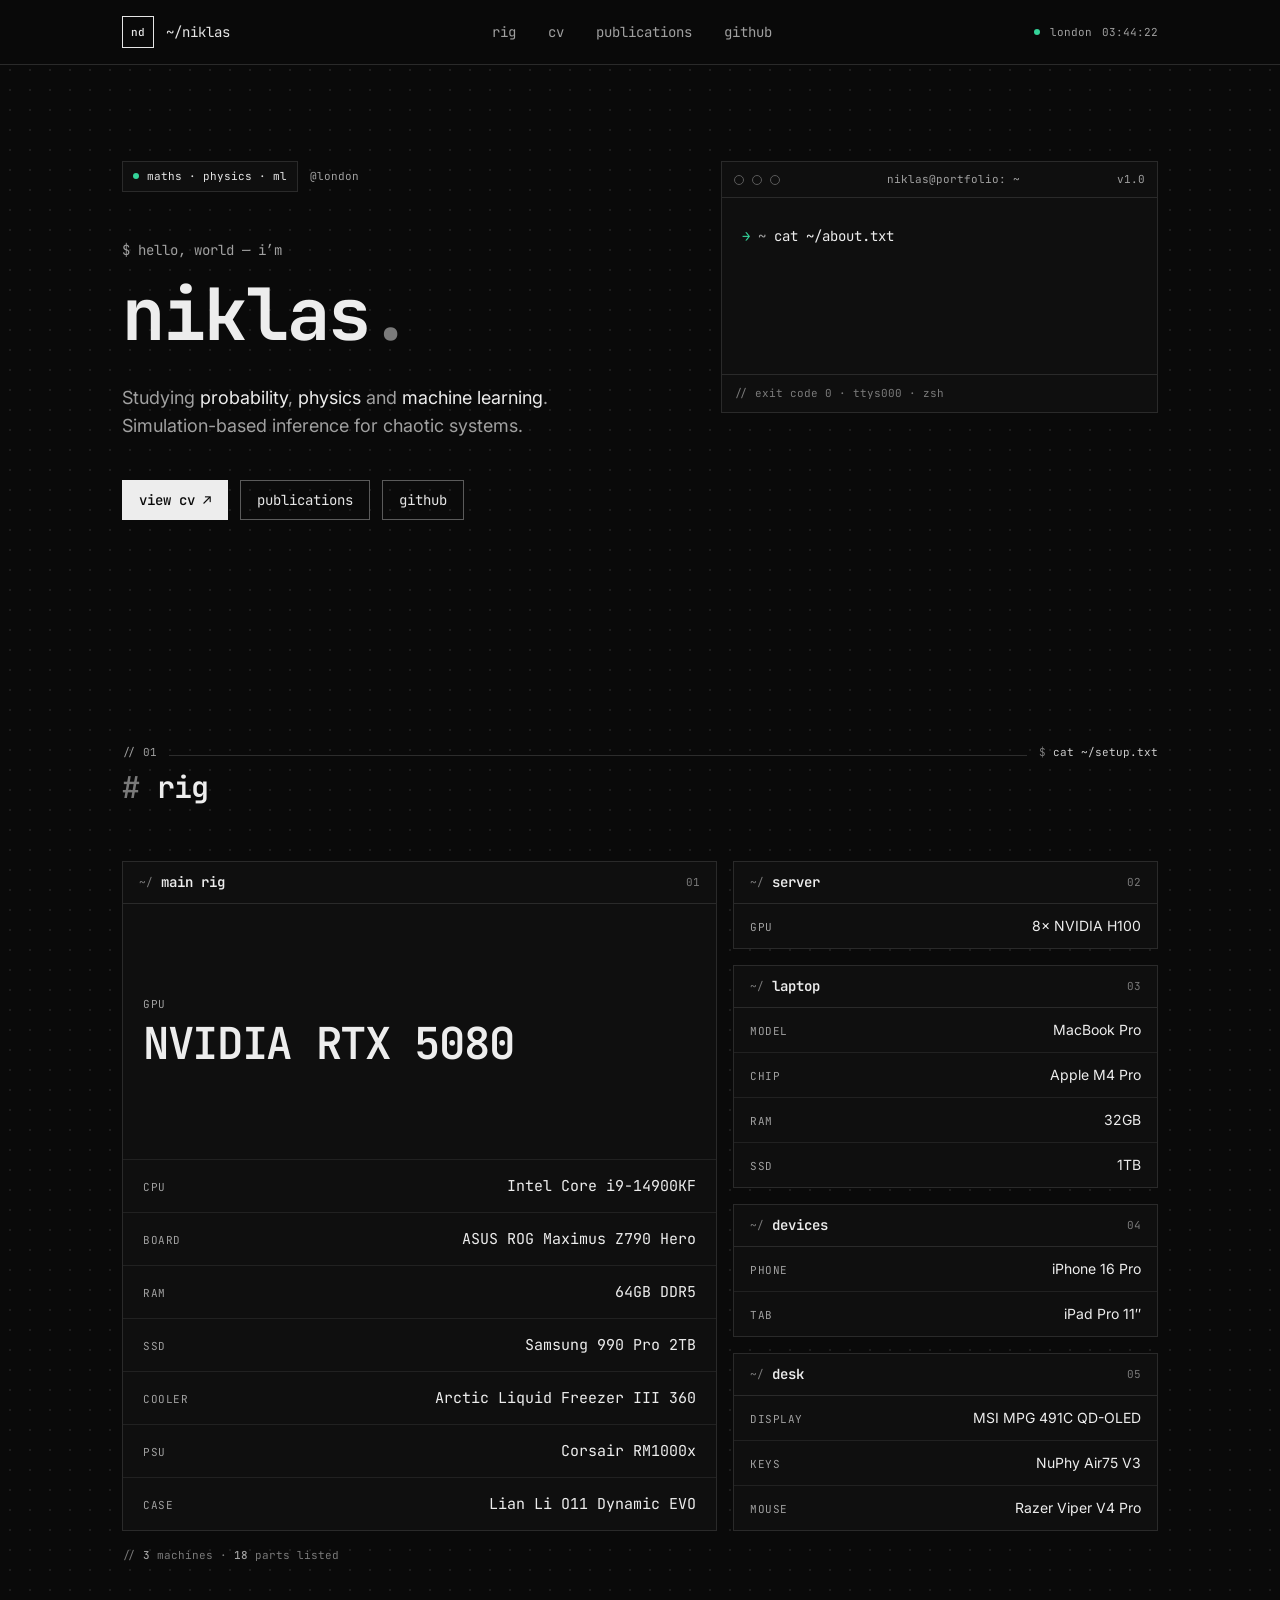
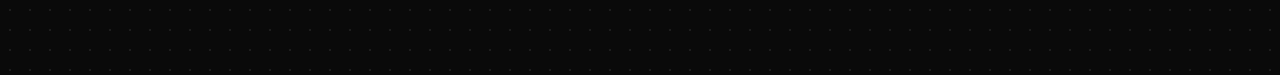
==== commit 6187a443: "feat: single portfolio terminal cycling about/skills/now every 10s" ====
--- a/index.html
+++ b/index.html
@@ -127,10 +127,9 @@
   .note { margin-top: .125rem; text-align: right; font-family: var(--mono); font-size: .6875rem; color: var(--dim); }
   .note i { font-style: normal; color: #5a5a5a; }
   /* terminal card with typed text */
-  .terms { display: grid; gap: 1rem; }
   .term { max-width: 36rem; border: 1px solid var(--line); background: var(--panel); font-family: var(--mono); }
   .term .bar { justify-content: space-between; }
-  .term-body { padding: 1.5rem 1.25rem; min-height: 9rem; font-size: .875rem; line-height: 1.75rem; color: #ccc; }
+  .term-body { padding: 1.5rem 1.25rem; min-height: 11rem; font-size: .875rem; line-height: 1.75rem; color: #ccc; }
   .term-body .cmd { color: var(--ink-hi); } .term-body .arrow { color: var(--ok); margin-right: .5rem; } .term-body .tilde { color: var(--muted); margin-right: .5rem; }
   .term-body p { margin: 0; min-height: 1.75rem; }
   .caret::after { content: "\258D"; margin-left: 2px; color: var(--ink-hi); animation: blink 1.05s steps(2, jump-none) infinite; }
@@ -174,32 +173,13 @@
       </div>
     </section>
 
-    <section class="terms" aria-label="About">
-      <div class="term" aria-label="portfolio">
+    <section aria-label="About">
+      <div class="term">
         <div class="bar"><span class="lights"><i></i><i></i><i></i></span><span>niklas@portfolio: ~</span><span>v1.0</span></div>
-        <div class="term-body" aria-live="off">
+        <div class="term-body" id="term" aria-live="off">
           <p class="cmd"><span class="arrow">&rarr;</span><span class="tilde">~</span>cat ~/about.txt</p>
-          <p data-text="Into maths, physics and machine learning."></p>
-          <p data-text="Simulation-based inference for chaotic systems."></p>
-        </div>
-        <div class="foot"><span>// exit code 0 &middot; ttys000 &middot; zsh</span></div>
-      </div>
-      <div class="term" aria-label="skills">
-        <div class="bar"><span class="lights"><i></i><i></i><i></i></span><span>niklas@skills: ~</span><span>v1.0</span></div>
-        <div class="term-body" aria-live="off">
-          <p class="cmd"><span class="arrow">&rarr;</span><span class="tilde">~</span>cat ~/skills.txt</p>
-          <p data-text="Python, C++, C#, C, Java, Julia, SQL, R."></p>
-          <p data-text="Git, Docker, Linux."></p>
-        </div>
-        <div class="foot"><span>// exit code 0 &middot; ttys000 &middot; zsh</span></div>
-      </div>
-      <div class="term" aria-label="now">
-        <div class="bar"><span class="lights"><i></i><i></i><i></i></span><span>niklas@now: ~</span><span>v1.0</span></div>
-        <div class="term-body" aria-live="off">
-          <p class="cmd"><span class="arrow">&rarr;</span><span class="tilde">~</span>cat ~/now.txt</p>
-          <p data-text="Based in London."></p>
-          <p data-text="Research assistant at Goethe University."></p>
-          <p data-text="Olympiad trainer and mentor."></p>
+          <p>Into maths, physics and machine learning.</p>
+          <p>Simulation-based inference for chaotic systems.</p>
         </div>
         <div class="foot"><span>// exit code 0 &middot; ttys000 &middot; zsh</span></div>
       </div>
@@ -264,22 +244,42 @@
 
 <script>
 (() => {
-  /* typed terminals: one line after another, card after card */
-  const lines = [...document.querySelectorAll(".term-body p[data-text]")];
-  if (matchMedia("(prefers-reduced-motion: reduce)").matches) {
-    lines.forEach(el => { el.textContent = el.dataset.text; });
-  } else {
-    let li = 0, ci = 0;
-    const type = () => {
-      lines.forEach(e => e.classList.remove("caret"));
-      const el = lines[li], text = el.dataset.text;
-      el.classList.add("caret");
-      el.textContent = text.slice(0, ++ci);
-      if (ci < text.length) return setTimeout(type, 28);
-      if (li < lines.length - 1) { li++; ci = 0; return setTimeout(type, 350); }
-    };
-    setTimeout(type, 600);
-  }
+  /* one terminal that cycles through scenes, 10 s apart */
+  const SCENES = [
+    { cmd: "cat ~/about.txt",  lines: ["Into maths, physics and machine learning.", "Simulation-based inference for chaotic systems."] },
+    { cmd: "cat ~/skills.txt", lines: ["Python, C++, C#, C, Java, Julia, SQL, R.", "Git, Docker, Linux."] },
+    { cmd: "cat ~/now.txt",    lines: ["Based in London.", "Research assistant at Goethe University.", "Olympiad trainer and mentor."] },
+  ];
+  const HOLD_MS = 10000, CHAR_MS = 28, LINE_MS = 350;
+  const termBody = document.getElementById("term");
+  const sleep = (ms) => new Promise(r => setTimeout(r, ms));
+  const typeInto = async (el, text, ms) => {
+    el.classList.add("caret");
+    for (let i = 1; i <= text.length; i++) { el.textContent = text.slice(0, i); await sleep(ms); }
+    el.classList.remove("caret");
+  };
+  const runTerminal = async () => {
+    for (let n = 0; ; n = (n + 1) % SCENES.length) {
+      const { cmd, lines } = SCENES[n];
+      termBody.replaceChildren();
+      const head = document.createElement("p");
+      head.className = "cmd";
+      const arrow = document.createElement("span"); arrow.className = "arrow"; arrow.textContent = "\u2192";
+      const tilde = document.createElement("span"); tilde.className = "tilde"; tilde.textContent = "~";
+      const cmdEl = document.createElement("span");
+      head.append(arrow, tilde, cmdEl); termBody.append(head);
+      await typeInto(cmdEl, cmd, CHAR_MS * 1.5);
+      await sleep(LINE_MS);
+      for (const line of lines) {
+        const p = document.createElement("p"); termBody.append(p);
+        await typeInto(p, line, CHAR_MS);
+        await sleep(LINE_MS);
+      }
+      termBody.lastElementChild.classList.add("caret");
+      await sleep(HOLD_MS);
+    }
+  };
+  if (!matchMedia("(prefers-reduced-motion: reduce)").matches) setTimeout(runTerminal, 600);
 
   /* live clock in the header */
   const clock = document.getElementById("clock");
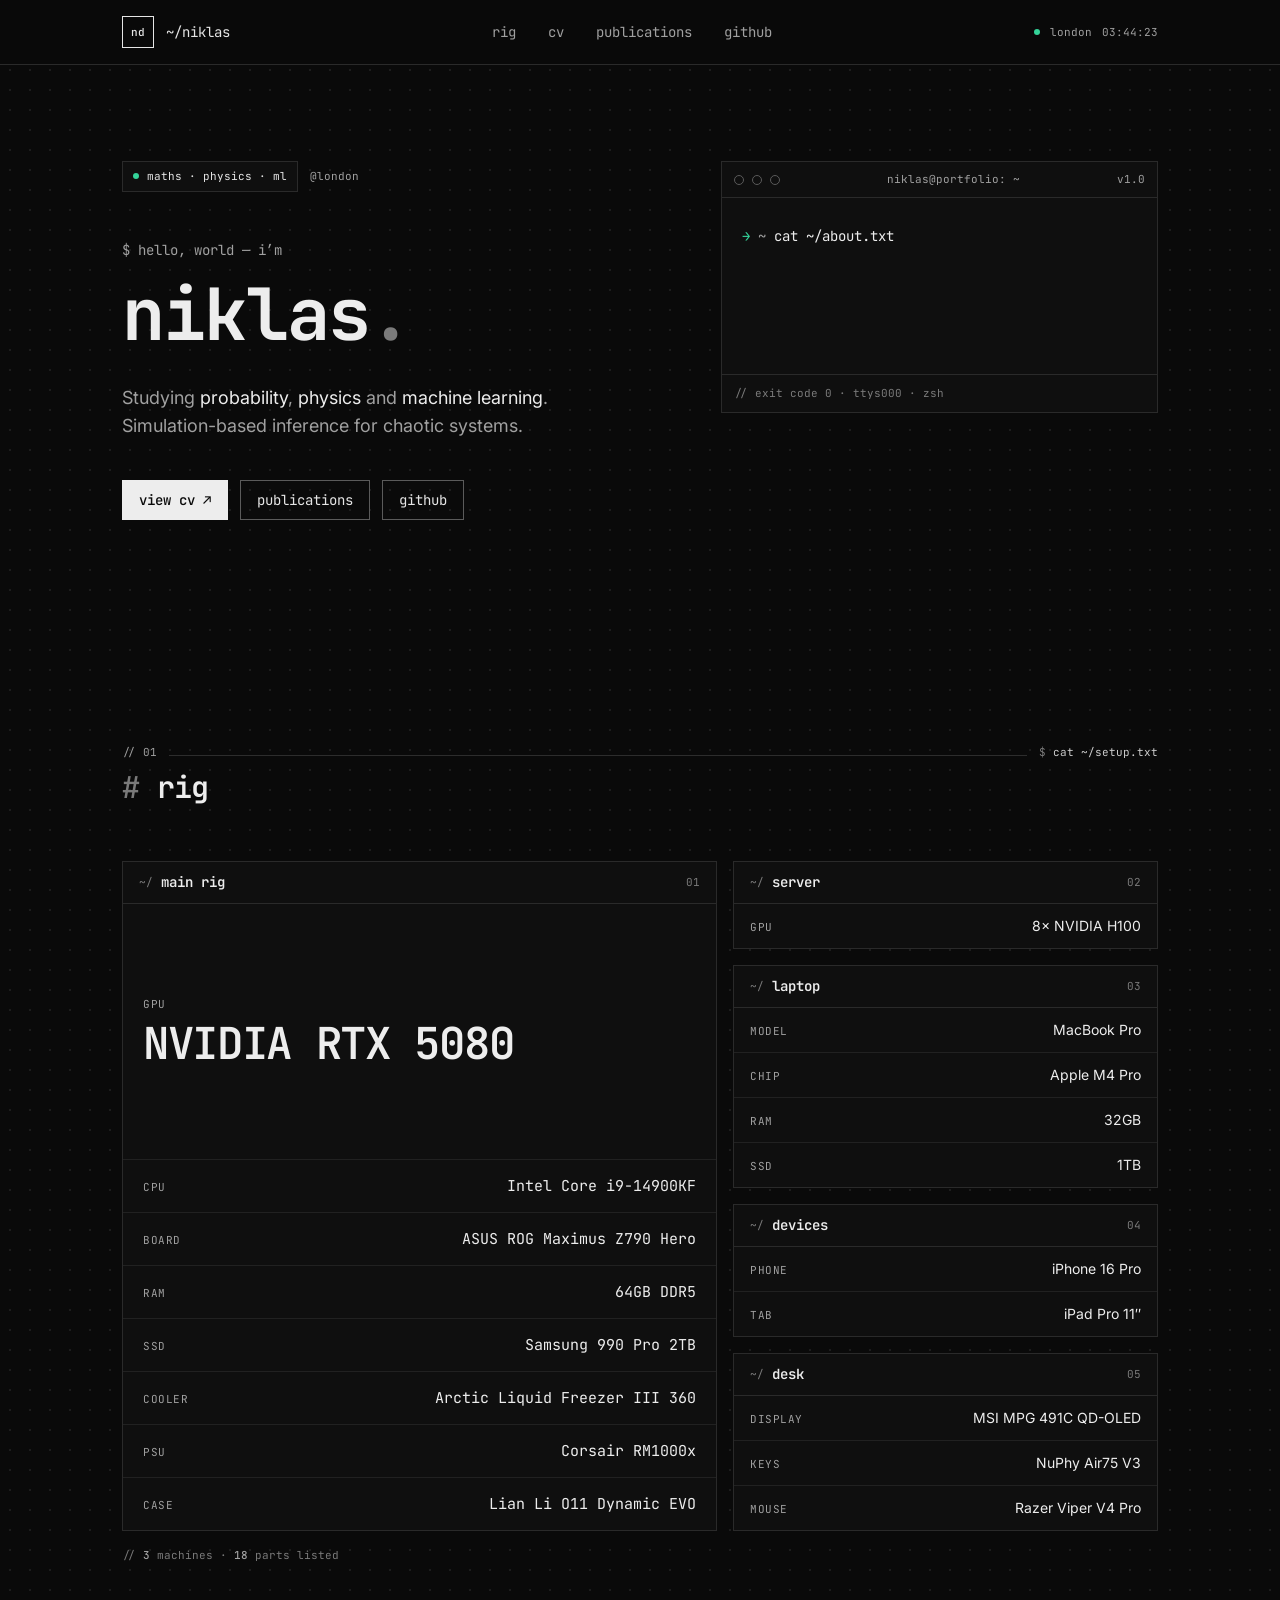
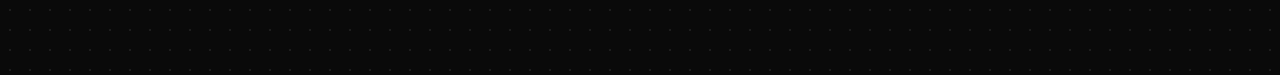
==== commit 174a5b14: "feat: terminal holds each screen 4s instead of 10s" ====
--- a/index.html
+++ b/index.html
@@ -250,7 +250,7 @@
     { cmd: "cat ~/skills.txt", lines: ["Python, C++, C#, C, Java, Julia, SQL, R.", "Git, Docker, Linux."] },
     { cmd: "cat ~/now.txt",    lines: ["Based in London.", "Research assistant at Goethe University.", "Olympiad trainer and mentor."] },
   ];
-  const HOLD_MS = 10000, CHAR_MS = 28, LINE_MS = 350;
+  const HOLD_MS = 4000, CHAR_MS = 28, LINE_MS = 350;
   const termBody = document.getElementById("term");
   const sleep = (ms) => new Promise(r => setTimeout(r, ms));
   const typeInto = async (el, text, ms) => {
